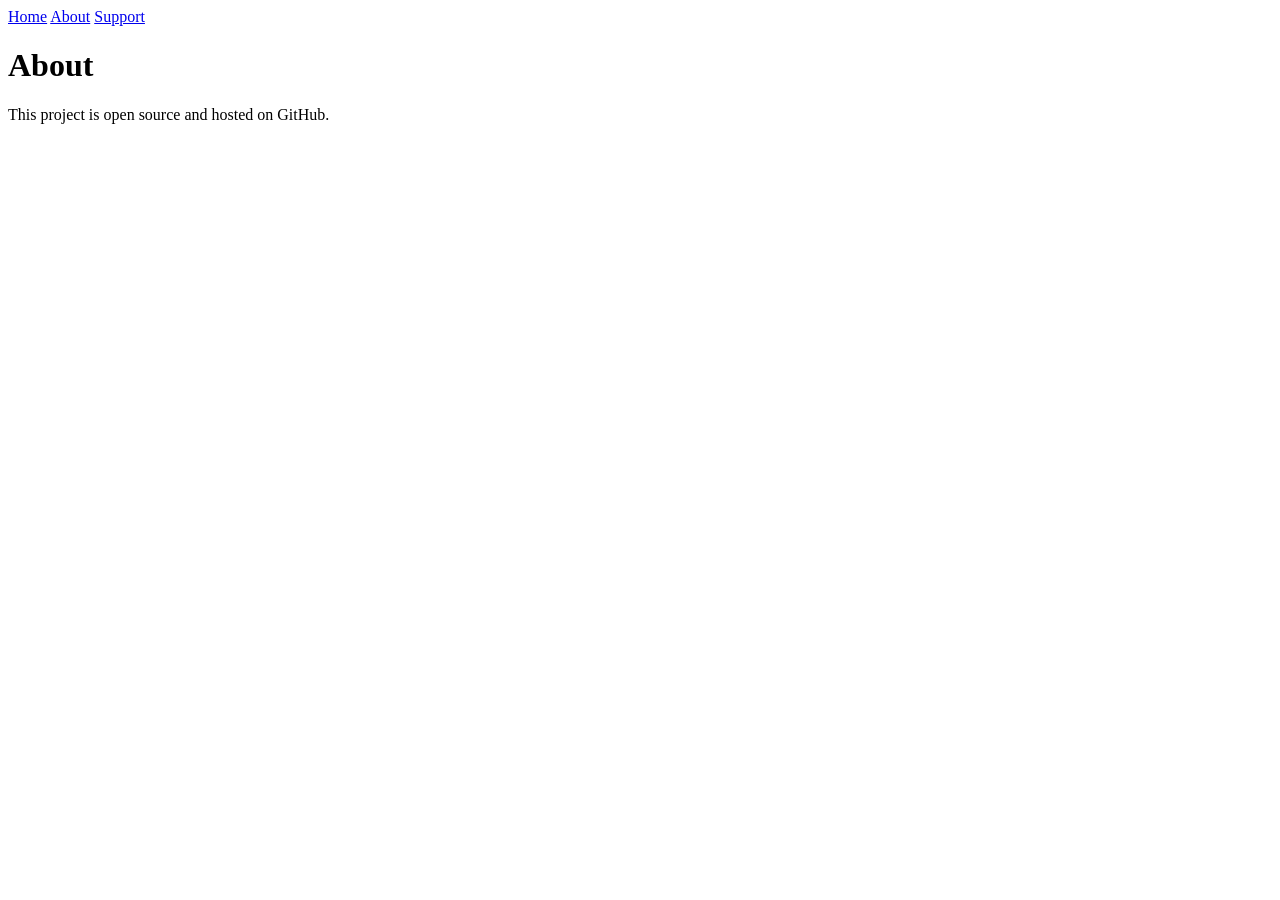
==== about.html @ 6f3976ad "Add about.html with project information" ====
<!DOCTYPE html>
<html>
<head>
    <title>About</title>
    <link rel="stylesheet" href="style.css">
</head>
<body>

<nav>
    <a href="index.html">Home</a>
    <a href="about.html">About</a>
    <a href="support.html">Support</a>
</nav>

<h1>About</h1>
<p>This project is open source and hosted on GitHub.</p>

</body>
</html>
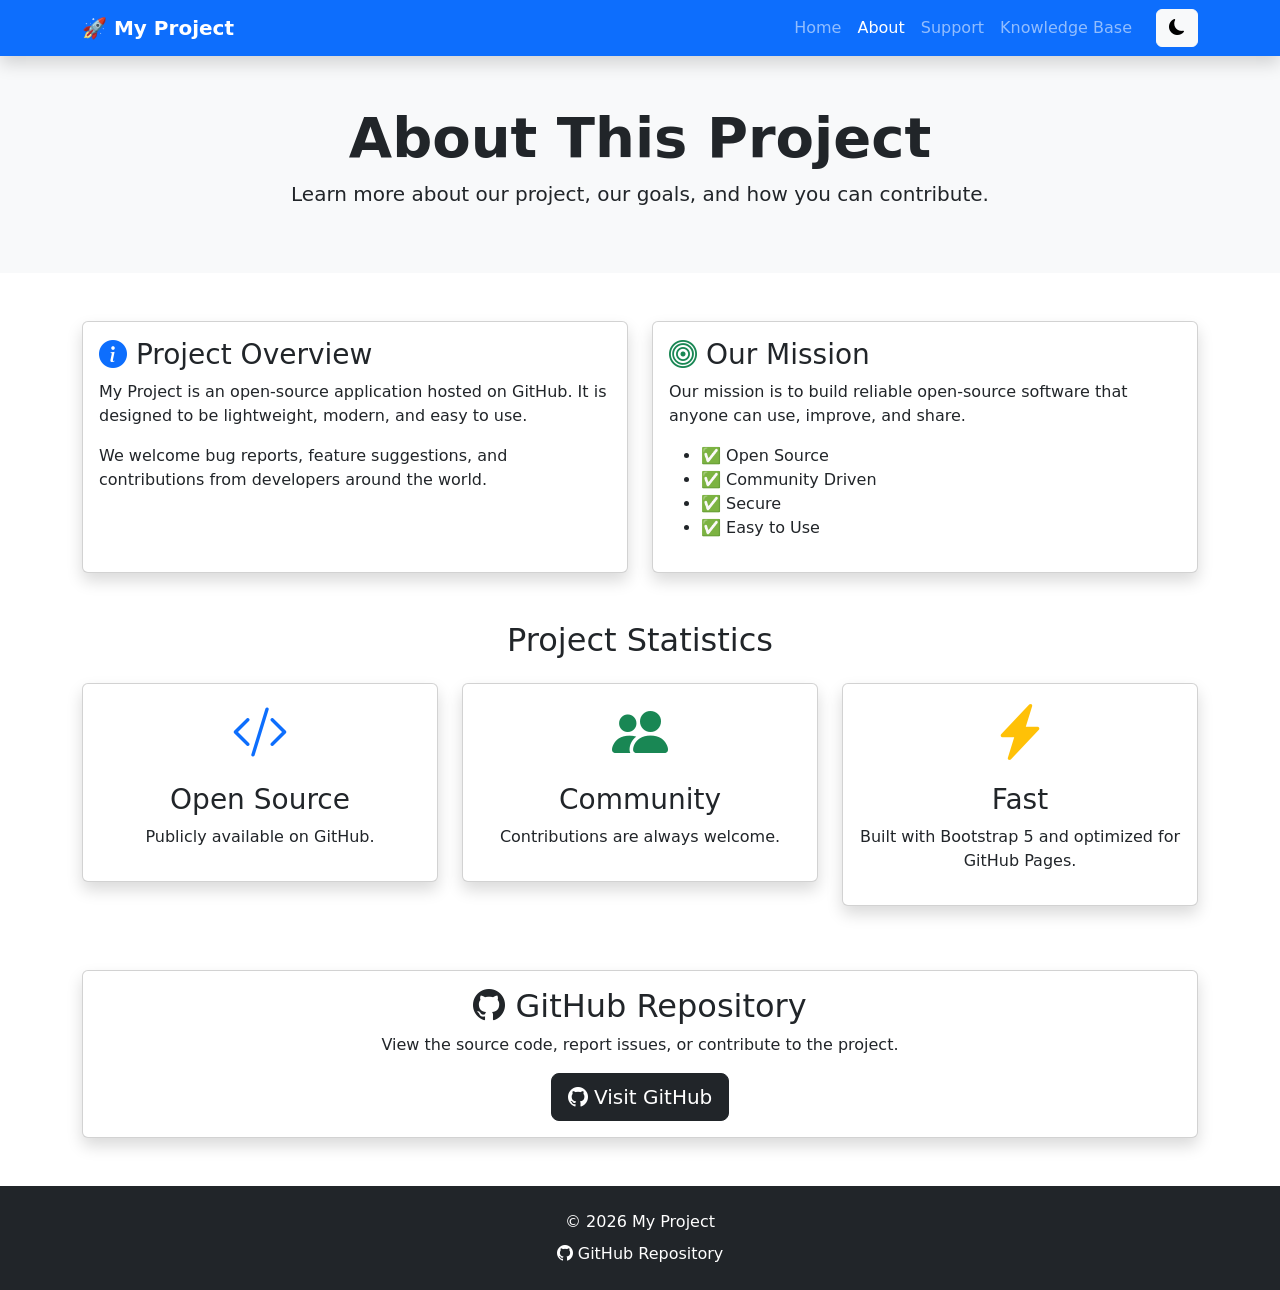
==== commit c75779a9: "Update about.html" ====
--- a/about.html
+++ b/about.html
@@ -1,19 +1,286 @@
 <!DOCTYPE html>
-<html>
+<html lang="en">
 <head>
-    <title>About</title>
-    <link rel="stylesheet" href="style.css">
+    <meta charset="UTF-8">
+    <meta name="viewport" content="width=device-width, initial-scale=1">
+
+    <title>About - My Project</title>
+
+    <!-- Bootstrap -->
+    <link href="https://cdn.jsdelivr.net/npm/bootstrap@5.3.7/dist/css/bootstrap.min.css" rel="stylesheet">
+
+    <!-- Bootstrap Icons -->
+    <link href="https://cdn.jsdelivr.net/npm/bootstrap-icons@1.11.3/font/bootstrap-icons.css" rel="stylesheet">
+
+    <!-- Custom CSS -->
+    <link rel="stylesheet" href="css/style.css">
 </head>
 <body>
 
-<nav>
-    <a href="index.html">Home</a>
-    <a href="about.html">About</a>
-    <a href="support.html">Support</a>
+<!-- Navbar -->
+<nav class="navbar navbar-expand-lg navbar-dark bg-primary shadow">
+    <div class="container">
+
+        <a class="navbar-brand fw-bold" href="index.html">
+            🚀 My Project
+        </a>
+
+        <button class="navbar-toggler"
+                type="button"
+                data-bs-toggle="collapse"
+                data-bs-target="#navbar">
+            <span class="navbar-toggler-icon"></span>
+        </button>
+
+        <div class="collapse navbar-collapse" id="navbar">
+
+            <ul class="navbar-nav ms-auto">
+
+                <li class="nav-item">
+                    <a class="nav-link" href="index.html">Home</a>
+                </li>
+
+                <li class="nav-item">
+                    <a class="nav-link active" href="about.html">About</a>
+                </li>
+
+                <li class="nav-item">
+                    <a class="nav-link" href="support.html">Support</a>
+                </li>
+
+                <li class="nav-item">
+                    <a class="nav-link" href="knowledge.html">Knowledge Base</a>
+                </li>
+
+            </ul>
+
+            <button id="theme-toggle" class="btn btn-light ms-lg-3">
+                <i class="bi bi-moon-fill"></i>
+            </button>
+
+        </div>
+
+    </div>
 </nav>
 
-<h1>About</h1>
-<p>This project is open source and hosted on GitHub.</p>
+<!-- Hero -->
+<section class="bg-light py-5 text-center">
+
+    <div class="container">
+
+        <h1 class="display-4 fw-bold">
+            About This Project
+        </h1>
+
+        <p class="lead">
+            Learn more about our project, our goals, and how you can contribute.
+        </p>
+
+    </div>
+
+</section>
+
+<!-- About -->
+<section class="container py-5">
+
+    <div class="row g-4">
+
+        <div class="col-lg-6">
+
+            <div class="card shadow h-100">
+
+                <div class="card-body">
+
+                    <h3>
+                        <i class="bi bi-info-circle-fill text-primary"></i>
+                        Project Overview
+                    </h3>
+
+                    <p>
+                        My Project is an open-source application hosted on GitHub.
+                        It is designed to be lightweight, modern, and easy to use.
+                    </p>
+
+                    <p>
+                        We welcome bug reports, feature suggestions, and contributions
+                        from developers around the world.
+                    </p>
+
+                </div>
+
+            </div>
+
+        </div>
+
+        <div class="col-lg-6">
+
+            <div class="card shadow h-100">
+
+                <div class="card-body">
+
+                    <h3>
+                        <i class="bi bi-bullseye text-success"></i>
+                        Our Mission
+                    </h3>
+
+                    <p>
+                        Our mission is to build reliable open-source software that
+                        anyone can use, improve, and share.
+                    </p>
+
+                    <ul>
+                        <li>✅ Open Source</li>
+                        <li>✅ Community Driven</li>
+                        <li>✅ Secure</li>
+                        <li>✅ Easy to Use</li>
+                    </ul>
+
+                </div>
+
+            </div>
+
+        </div>
+
+    </div>
+
+</section>
+
+<!-- Statistics -->
+<section class="container pb-5">
+
+    <h2 class="text-center mb-4">
+        Project Statistics
+    </h2>
+
+    <div class="row text-center">
+
+        <div class="col-md-4 mb-3">
+
+            <div class="card shadow">
+
+                <div class="card-body">
+
+                    <i class="bi bi-code-slash display-4 text-primary"></i>
+
+                    <h3 class="mt-3">
+                        Open Source
+                    </h3>
+
+                    <p>
+                        Publicly available on GitHub.
+                    </p>
+
+                </div>
+
+            </div>
+
+        </div>
+
+        <div class="col-md-4 mb-3">
+
+            <div class="card shadow">
+
+                <div class="card-body">
+
+                    <i class="bi bi-people-fill display-4 text-success"></i>
+
+                    <h3 class="mt-3">
+                        Community
+                    </h3>
+
+                    <p>
+                        Contributions are always welcome.
+                    </p>
+
+                </div>
+
+            </div>
+
+        </div>
+
+        <div class="col-md-4 mb-3">
+
+            <div class="card shadow">
+
+                <div class="card-body">
+
+                    <i class="bi bi-lightning-charge-fill display-4 text-warning"></i>
+
+                    <h3 class="mt-3">
+                        Fast
+                    </h3>
+
+                    <p>
+                        Built with Bootstrap 5 and optimized for GitHub Pages.
+                    </p>
+
+                </div>
+
+            </div>
+
+        </div>
+
+    </div>
+
+</section>
+
+<!-- GitHub -->
+<section class="container text-center pb-5">
+
+    <div class="card shadow">
+
+        <div class="card-body">
+
+            <h2>
+                <i class="bi bi-github"></i>
+                GitHub Repository
+            </h2>
+
+            <p>
+                View the source code, report issues, or contribute to the project.
+            </p>
+
+            <a href="https://github.com/USERNAME/REPOSITORY"
+               target="_blank"
+               class="btn btn-dark btn-lg">
+
+                <i class="bi bi-github"></i>
+                Visit GitHub
+
+            </a>
+
+        </div>
+
+    </div>
+
+</section>
+
+<!-- Footer -->
+<footer class="bg-dark text-white text-center py-4">
+
+    <div class="container">
+
+        <p class="mb-2">
+            © 2026 My Project
+        </p>
+
+        <a href="https://github.com/USERNAME/REPOSITORY"
+           class="text-white text-decoration-none">
+
+            <i class="bi bi-github"></i>
+            GitHub Repository
+
+        </a>
+
+    </div>
+
+</footer>
+
+<!-- Bootstrap -->
+<script src="https://cdn.jsdelivr.net/npm/bootstrap@5.3.7/dist/js/bootstrap.bundle.min.js"></script>
+
+<!-- Theme -->
+<script src="js/theme.js"></script>
 
 </body>
 </html>
